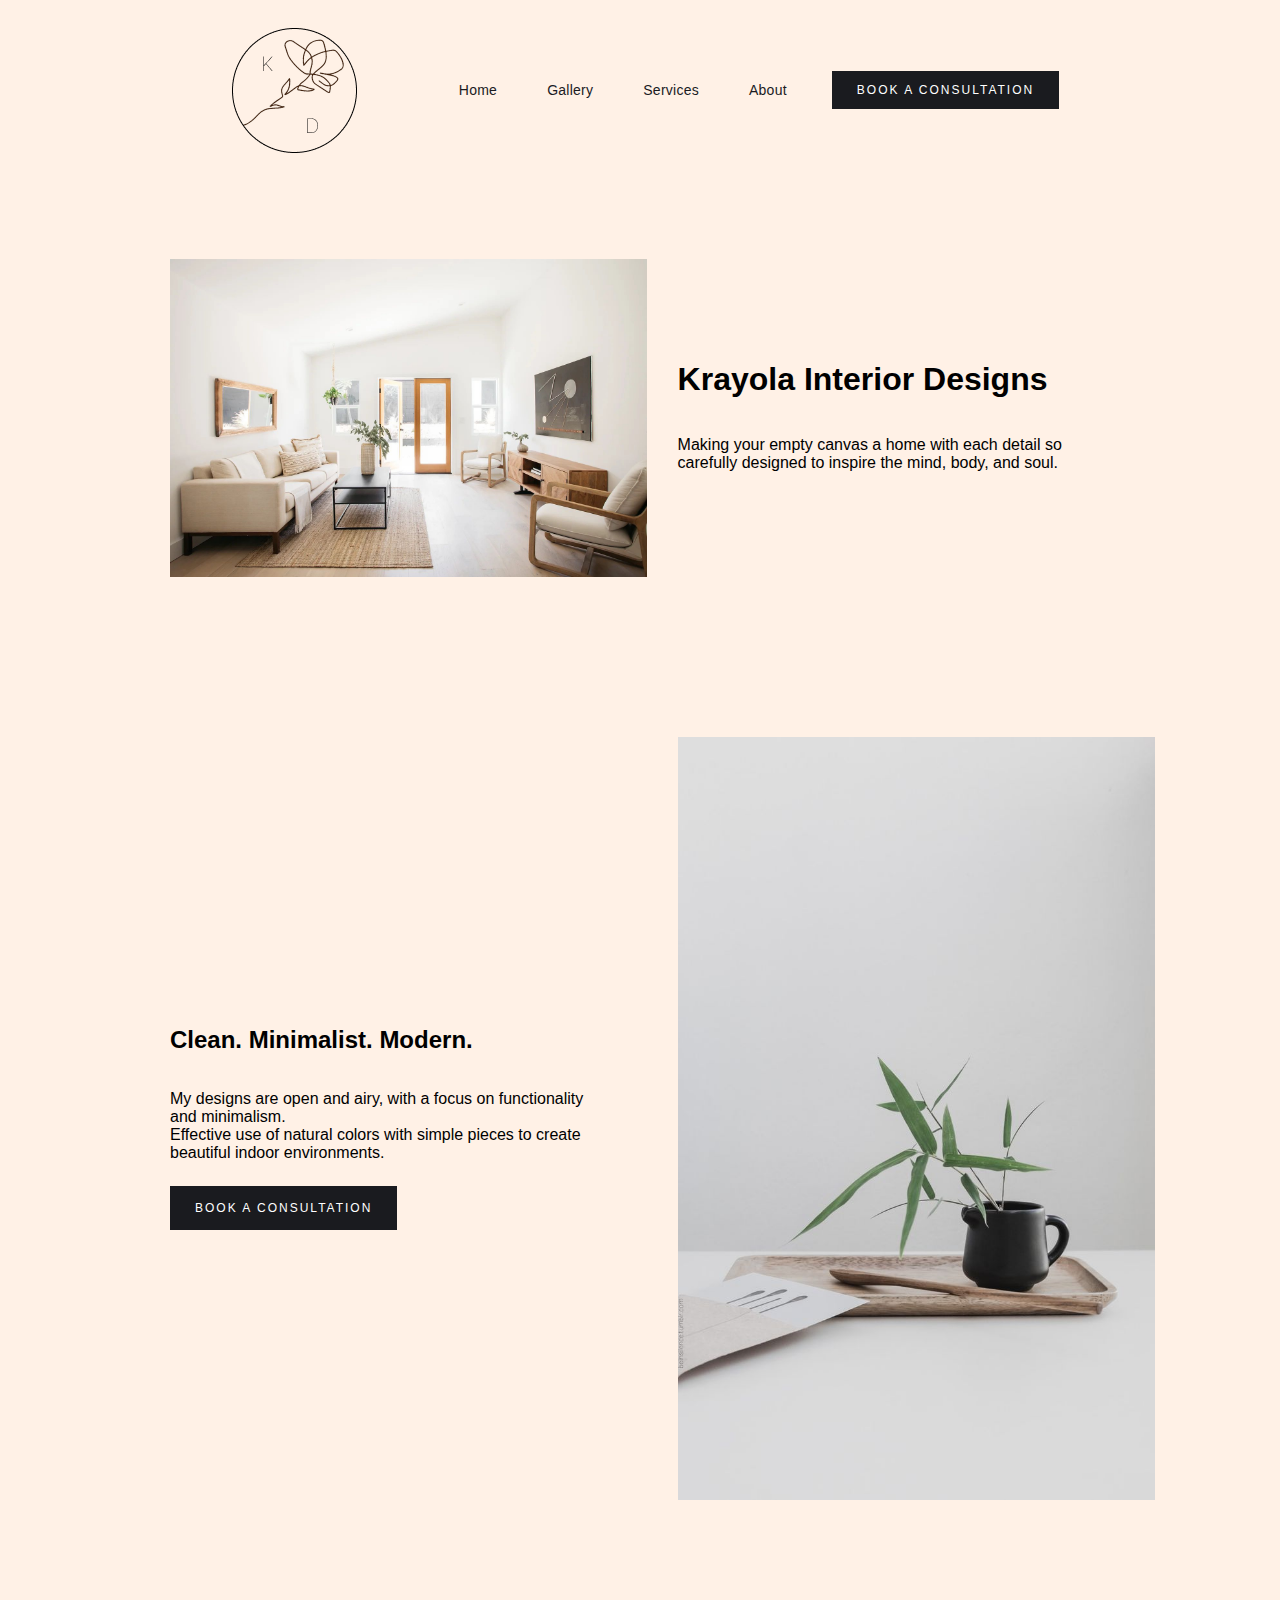
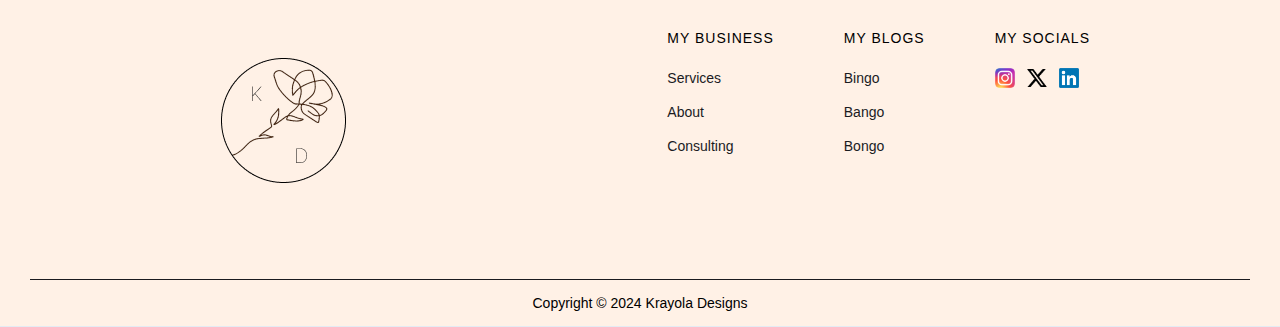
==== consult.html @ 8e672128 "Added other pages" ====
<!DOCTYPE html>
<html>
    <head>
        <title>
            Krayola Designs
        </title>
        <link rel="stylesheet" href="style.css">
    </head>
    <body>
        <div class="navbar">
            <a href="index.html" class="logo">
                <img src="images/logo.png">
            </a>
            <ul class="menu">
                <li>
                    <a href="index.html" class="navlink">Home</a>
                </li>
                <li>
                    <a href="gallery.html" class="navlink">Gallery</a>
                </li>
                <li>
                    <a href="services.html" class="navlink">Services</a>
                </li>
                <li>
                    <a href="about.html" class="navlink">About</a>
                </li>
                <li>
                    <a href="consult.html" class="button">Book a Consultation</a>
                </li>
            </ul>
        </div>
        <section class="main">
            <div class="container">
                <div class="wrapper">
                    <div class="split">
                        <img src="images/MinimalistLivingRoom01.jpeg" width="477">
                    </div>
                    <div class="split">
                        <h1>Krayola Interior Designs</h1>
                        <p class="margin-bottom">Making your empty canvas a home with each detail so carefully designed to inspire the mind, body, and soul.</p>
                    </div>
                </div>
            </div>
        </section>
        <section class="main">
            <div class="container">
                <div class="wrapper">
                    <div class="split">
                        <h2>Clean. Minimalist. Modern.</h1>
                        <p class="margin-bottom">My designs are open and airy, with a focus on functionality and minimalism. <br> Effective use of natural colors with simple pieces to create beautiful indoor environments.</p>
                        <a href="#Consult" class="button">Book a Consultation</a>
                    </div>
                    <div class="split">
                        <img src="images/MugPlant01.jpg" width="477">
                    </div>
                </div>
            </div>
        </section>
        <section class="footer">
            <div class="container">
                <div class="wrapper">
                    <a href="#Home" class="logo">
                        <img src="images/logo.png">
                    </a>
                    <div class="content">
                        <div class="block">
                            <div class="title-small">My Business</div>
                            <a href="services.html" class="link">Services</a>
                            <a href="about.html" class="link">About</a>
                            <a href="consult.html" class="link">Consulting</a>
                        </div>
                        <div class="block">
                            <div class="title-small">My Blogs</div>
                            <a href="#" class="link">Bingo</a>
                            <a href="#" class="link">Bango</a>
                            <a href="#" class="link">Bongo</a>
                        </div>
                        <div class="block">
                            <div class="title-small">My Socials</div>
                            <div class="social">
                                <a href="https://www.instagram.com" class="link w-inline-block"><img src="images/InstagramLogo.png" width="20"></a>
                                <a href="https://www.x.com" class="link w-inline-block"><img src="images/XLogo.png" width="20"></a>
                                <a href="https://www.linkedin.com" class="link w-inline-block"><img src="images/LinkedInLogo.png" width="20"></a>
                            </div>
                        </div>
                    </div>
                </div>
            </div>
            <div class="divider"></div>
            <div class="copyright">Copyright © 2024 Krayola Designs</div>
        </section>
    </body>
</html>
---- style.css ----
:root {
    --kbg: #FFF1E6;
}

body {
    margin: 0;
    font-family: Arial, Helvetica, sans-serif;
    background: var(--kbg);
}

.navbar {
    justify-content: center;
    align-items: center;
    display: flex;
    position: relative;
}

.navbar .logo a {
    z-index: 5;
    flex-flow: column;
    justify-content: center;
    align-items: center;
    display: flex;
    position: absolute;
}

.navbar .menu {
    flex-flow: row;
    justify-content: space-between;
    align-items: center;
    display: flex;
}

.navbar .menu li {
    list-style: none;
    margin: 0px 15px;
}

.navbar .menu li a {
    color: #1a1b1f;
    letter-spacing: .25px;
    margin-left: 5px;
    margin-right: 5px;
    padding: 5px 10px;
    font-size: 14px;
    line-height: 20px;
    text-decoration: none;
}

.navbar .menu li a:hover {
    color: rgba(26, 27, 31, 0.75);
}

.navbar .menu .navlink{
    padding-left: 5px;
    padding-right: 5px;
}

.navbar .menu .button {
    color: white;
    letter-spacing: 2px;
    text-transform: uppercase;
    background-color: #1a1b1f;
    padding: 12px 25px;
    font-size: 12px;
    line-height: 20px;
    transition: all .2s;
}

.navbar .menu .button:hover {
    color: white;
    background-color: #32343a;
}

.navbar .menu .button:active {
    color: white;
    background-color: #43464d;
}

.button {
    color: white;
    letter-spacing: 2px;
    text-transform: uppercase;
    background-color: #1a1b1f;
    padding: 12px 25px;
    font-size: 12px;
    line-height: 20px;
    transition: all .2s;
    text-decoration: none;
}

.button:hover {
    color: white;
    background-color: #32343a;
}

.button:active {
    color: white;
    background-color: #43464d;
}

.main {
    mix-blend-mode: normal;
    background-color: var(--kbg);
    border-style: none;
    border-color: black;
    padding: 80px 30px;
    position: relative;
}

.container {
    width: 100%;
    max-width: 940px;
    margin-left: auto;
    margin-right: auto;
}

.main .wrapper {
    justify-content: space-between;
    align-items: center;
    display: flex;
}

.main .split {
    max-width: 46%;
    flex-direction: column;
    justify-content: flex-start;
    align-items: flex-start;
    display: flex;
}

.margin-bottom {
    margin-bottom: 24px;
}

.footer {
    background-color: var(--kbg);
    border-bottom: 1px solid #e4ebf3;
    padding: 50px 30px 15px;
    position: relative;
}

.footer .wrapper {
    max-width: 900px;
    justify-content: space-between;
    align-items: flex-start;
    margin-left: auto;
    margin-right: auto;
    display: flex;
}

.footer .content {
    grid-column-gap: 70px;
    grid-row-gap: 40px;
    grid-template-rows: auto;
    grid-template-columns: auto auto 1fr;
    grid-auto-columns: 1fr;
    display: grid;
}

.footer .block {
    flex-direction: column;
    justify-content: flex-start;
    align-items: flex-start;
    display: flex;
}

.footer .title-small {
    letter-spacing: 1px;
    text-transform: uppercase;
    margin-bottom: 12px;
    font-size: 14px;
}

.footer .link {
    color: #1a1b1f;
    margin-top: 12px;
    margin-bottom: 6px;
    font-size: 14px;
    line-height: 16px;
    text-decoration: none;
}

.footer .link:hover {
    color: rgba(26, 27, 31, 0.75);
}

.footer .social {
    justify-content: flex-start;
    align-items: center;
    margin-top: -2px;
    margin-left: -12px;
    display: flex;
}

.social .link {
    margin-left: 12px;
}

.footer .divider {
    width: 100%;
    height: 1px;
    background-color: #1a1b1f;
    margin-top: 70px;
    margin-bottom: 15px;
}

.footer .copyright {
    text-align: center;
    font-size: 14px;
    line-height: 16px;
}
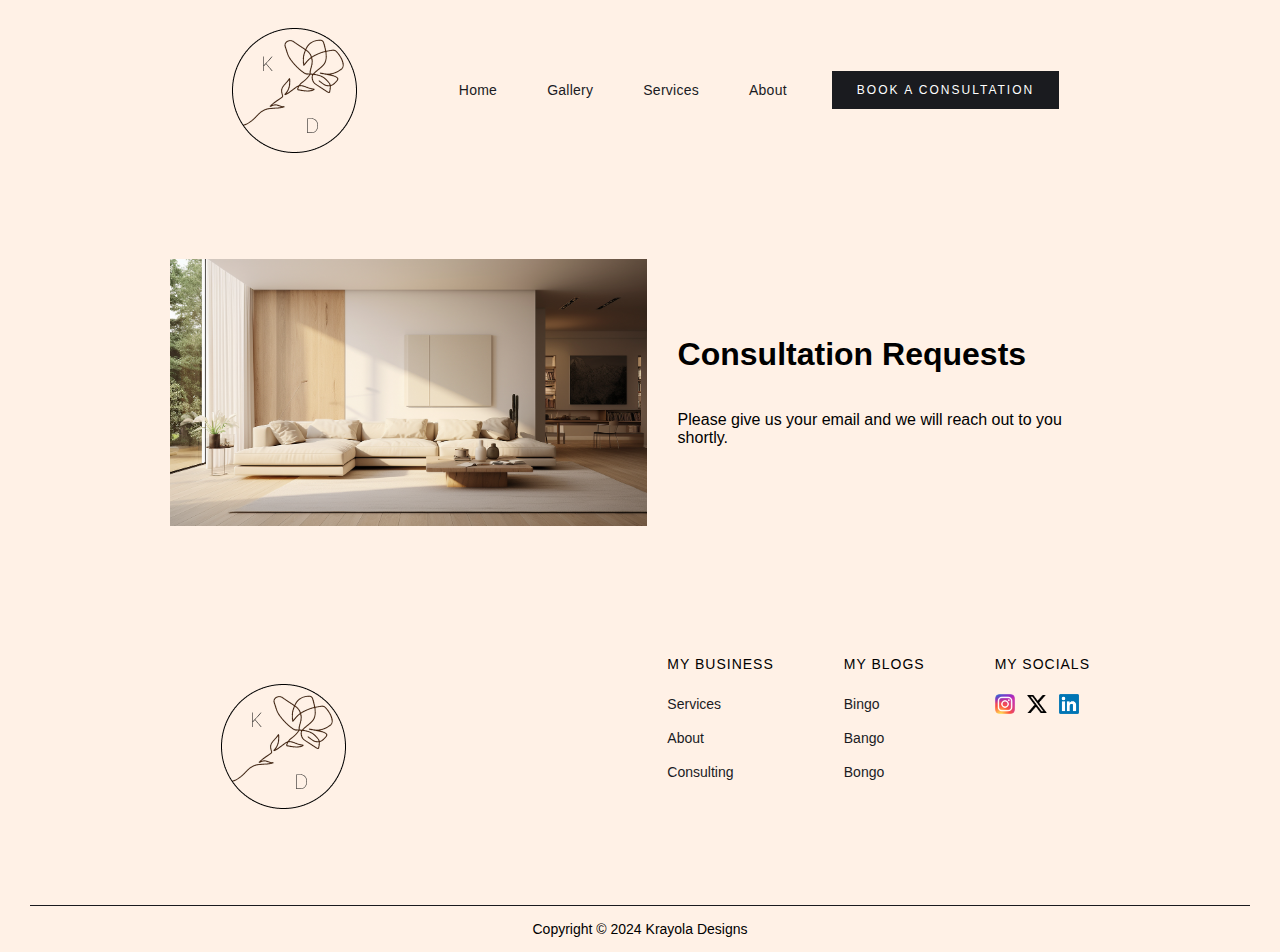
==== commit c873bfd0: "asfsfhdfnd" ====
--- a/consult.html
+++ b/consult.html
@@ -33,25 +33,14 @@
             <div class="container">
                 <div class="wrapper">
                     <div class="split">
-                        <img src="images/MinimalistLivingRoom01.jpeg" width="477">
+                        <img src="images/MinimalistLivingRoom04.png" width="477">
                     </div>
                     <div class="split">
-                        <h1>Krayola Interior Designs</h1>
-                        <p class="margin-bottom">Making your empty canvas a home with each detail so carefully designed to inspire the mind, body, and soul.</p>
-                    </div>
-                </div>
-            </div>
-        </section>
-        <section class="main">
-            <div class="container">
-                <div class="wrapper">
-                    <div class="split">
-                        <h2>Clean. Minimalist. Modern.</h1>
-                        <p class="margin-bottom">My designs are open and airy, with a focus on functionality and minimalism. <br> Effective use of natural colors with simple pieces to create beautiful indoor environments.</p>
-                        <a href="#Consult" class="button">Book a Consultation</a>
-                    </div>
-                    <div class="split">
-                        <img src="images/MugPlant01.jpg" width="477">
+                        <h1>Consultation Requests</h1>
+                        <p class="margin-bottom">Please give us your email and we will reach out to you shortly.</p>
+                        <div class="form">
+                            
+                        </div>
                     </div>
                 </div>
             </div>
--- a/style.css
+++ b/style.css
@@ -99,6 +99,24 @@
     background-color: #43464d;
 }
 
+.outline {
+    color: #1a1b1f;
+    letter-spacing: 2px;
+    text-transform: uppercase;
+    background-color: rgba(0, 0, 0, 0);
+    padding: 12px 25px;
+    font-size: 12px;
+    line-height: 20px;
+    transition: all .2s;
+    text-decoration: none;
+    box-shadow: inset 0 0 0 1px #1a1b1f;
+}
+
+.outline:hover {
+    color: white;
+    background-color: #1a1b1f;
+}
+
 .main {
     mix-blend-mode: normal;
     background-color: var(--kbg);
@@ -135,7 +153,6 @@
 
 .footer {
     background-color: var(--kbg);
-    border-bottom: 1px solid #e4ebf3;
     padding: 50px 30px 15px;
     position: relative;
 }
@@ -158,7 +175,7 @@
     display: grid;
 }
 
-.footer .block {
+.block {
     flex-direction: column;
     justify-content: flex-start;
     align-items: flex-start;
@@ -209,4 +226,131 @@
     text-align: center;
     font-size: 14px;
     line-height: 16px;
+}
+
+.gallery {
+    padding: 80px 30px;
+    position: relative;
+}
+
+.gallery .wrapper {
+    grid-column-gap: 40px;
+    grid-row-gap: 40px;
+    grid-template-rows: auto;
+    grid-template-columns: 1fr 1fr 1fr;
+    grid-auto-columns: 1fr;
+    align-items: start;
+    display: grid;
+}
+
+.gallery .grid {
+    grid-row-gap: 40px;
+    grid-template-rows: auto auto;
+    grid-template-columns: 1fr;
+    grid-auto-columns: 1fr;
+    display: grid;
+}
+
+.gallery .picture {
+    width: 100%;
+}
+
+.services {
+    padding: 80px 30px;
+    position: relative;
+}
+
+.services .wrapper {
+    grid-column-gap: 40px;
+    grid-row-gap: 50px;
+    grid-template-rows: auto;
+    grid-template-columns: 1fr 1fr 1fr;
+    grid-auto-columns: 1fr;
+    align-items: center;
+    display: grid;
+}
+
+.services .card {
+    background-color: var(--kbg);
+    flex-direction: column;
+    justify-content: flex-start;
+    align-items: center;
+    padding: 32px 24px;
+    display: flex;
+    position: relative;
+    box-shadow: 0 4px 130px rgba(150, 163, 181, 0.12);
+}
+
+.services .featured {
+    z-index: 2;
+    box-shadow: 0 4px 130px rgba(150, 163, 181, 0.5);
+}
+
+.services .picture {
+    width: 80px;
+    height: 80px;
+    object-fit: cover;
+    margin-bottom: 16px;
+}
+
+.services .title {
+    margin-top: 10px;
+    margin-bottom: 8px;
+    font-size: 40px;
+    font-weight: 500;
+    line-height: 48px;
+    text-align: center;
+}
+
+.services .subtitle {
+    margin-bottom: 12px;
+    font-size: 14px;
+    line-height: 20px;
+}
+
+.services .price {
+    margin-bottom: 8px;
+    font-size: 24px;
+    font-weight: 700;
+    line-height: 32px;
+}
+
+.services .notes {
+    font-size: 14px;
+    line-height: 20px;
+    text-align: center;
+}
+
+.services .divider {
+    height: 1px;
+    background-color: #00000000;
+    align-self: stretch;
+    margin: 56px -24px 16px;
+}
+
+.services .list {
+    align-self: stretch;
+    list-style-type: none;
+}
+
+.services .feature {
+    background-image: url("images/check.png");
+    background-position: 0 0;
+    background-repeat: no-repeat;
+    background-size: 24px 24px;
+    align-self: stretch;
+    margin-top: 16px;
+    padding-left: 32px;
+    font-size: 14px;
+    line-height: 24px;
+}
+
+.services .tag {
+    color: #3a4554;
+    background-color: var(--kbg);
+    border-radius: 24px;
+    padding: 7px 16px;
+    position: absolute;
+    top: -19px;
+    box-shadow: 0 3px 10px rgba(150, 163, 181, 0.2);
 }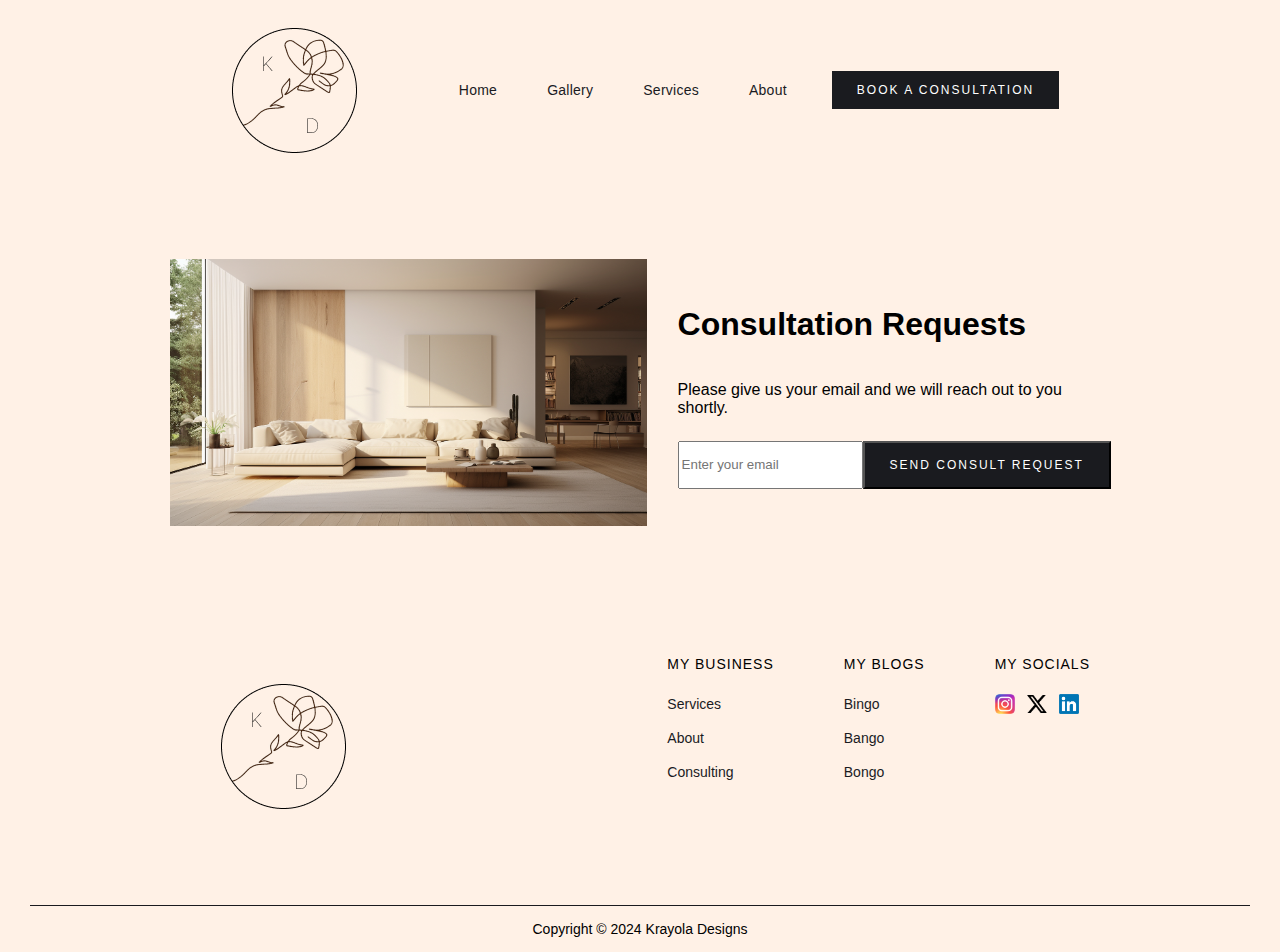
==== commit 04ea6571: "Finished Consult Page" ====
--- a/consult.html
+++ b/consult.html
@@ -39,7 +39,10 @@
                         <h1>Consultation Requests</h1>
                         <p class="margin-bottom">Please give us your email and we will reach out to you shortly.</p>
                         <div class="form">
-                            
+                            <form id="Form" name="Form" data-name="Form" method="get" class="container">
+                                <input type="email" id="email" name="email" placeholder="Enter your email" required="">
+                                <input type="submit" class="button" value="Send Consult Request">
+                            </form>
                         </div>
                     </div>
                 </div>
--- a/style.css
+++ b/style.css
@@ -353,4 +353,36 @@
     position: absolute;
     top: -19px;
     box-shadow: 0 3px 10px rgba(150, 163, 181, 0.2);
+}
+
+.main .form {
+    margin-bottom: 12px;
+}
+
+.form .container {
+    justify-content: flex-start;
+    align-items:stretch;
+    display: flex;
+}
+
+.form .input {
+    width: 240px;
+    height: auto;
+    color: #1a1b1f;
+    border: 1px solid var(--kbg);
+    margin-bottom: 0px;
+    margin-right: 9px;
+    padding: 5px 16px;
+    font-size: 14px;
+    font-size: 14px;
+    line-height: 20px;
+    transition: all .2s;
+}
+
+.form .input:hover .form .input:focus {
+    border-color: #76879d;
+}
+
+.form .input::placeholder {
+    color: rgba(26, 27, 31, 0.8);
 }